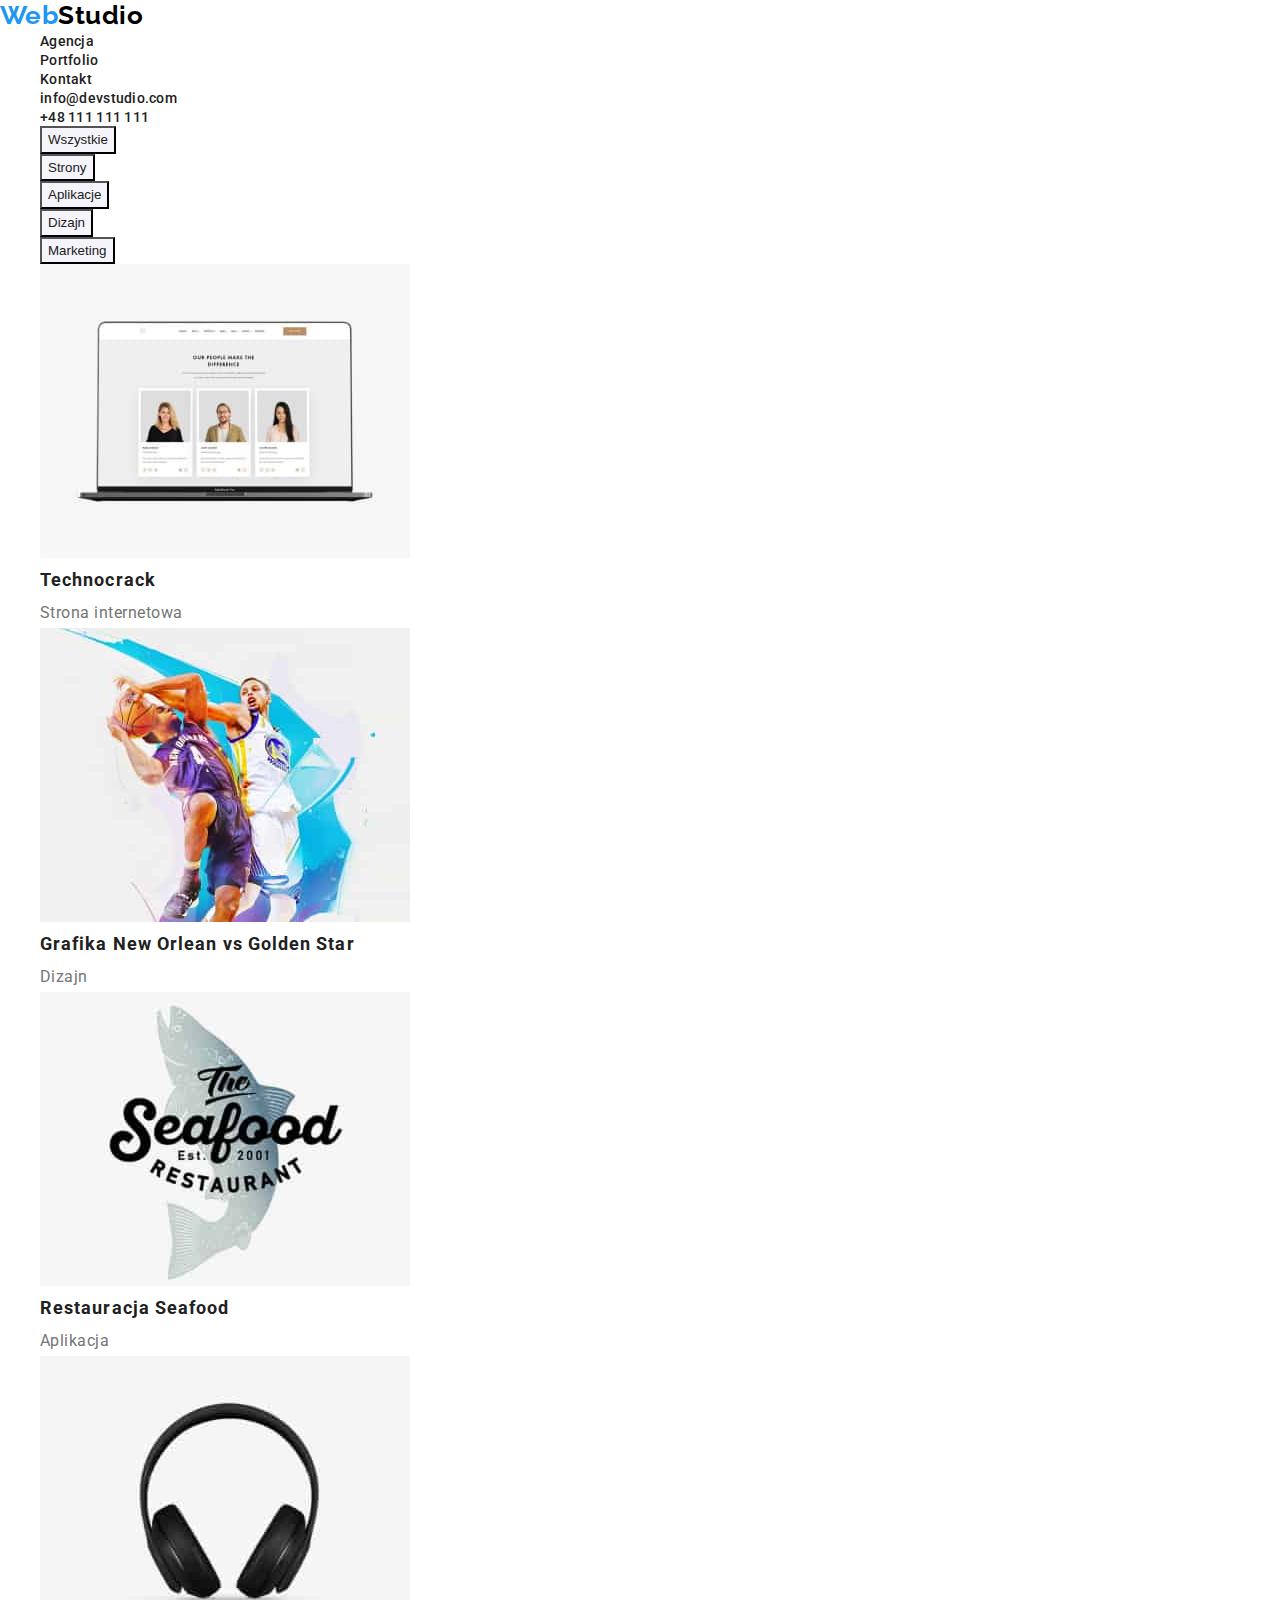
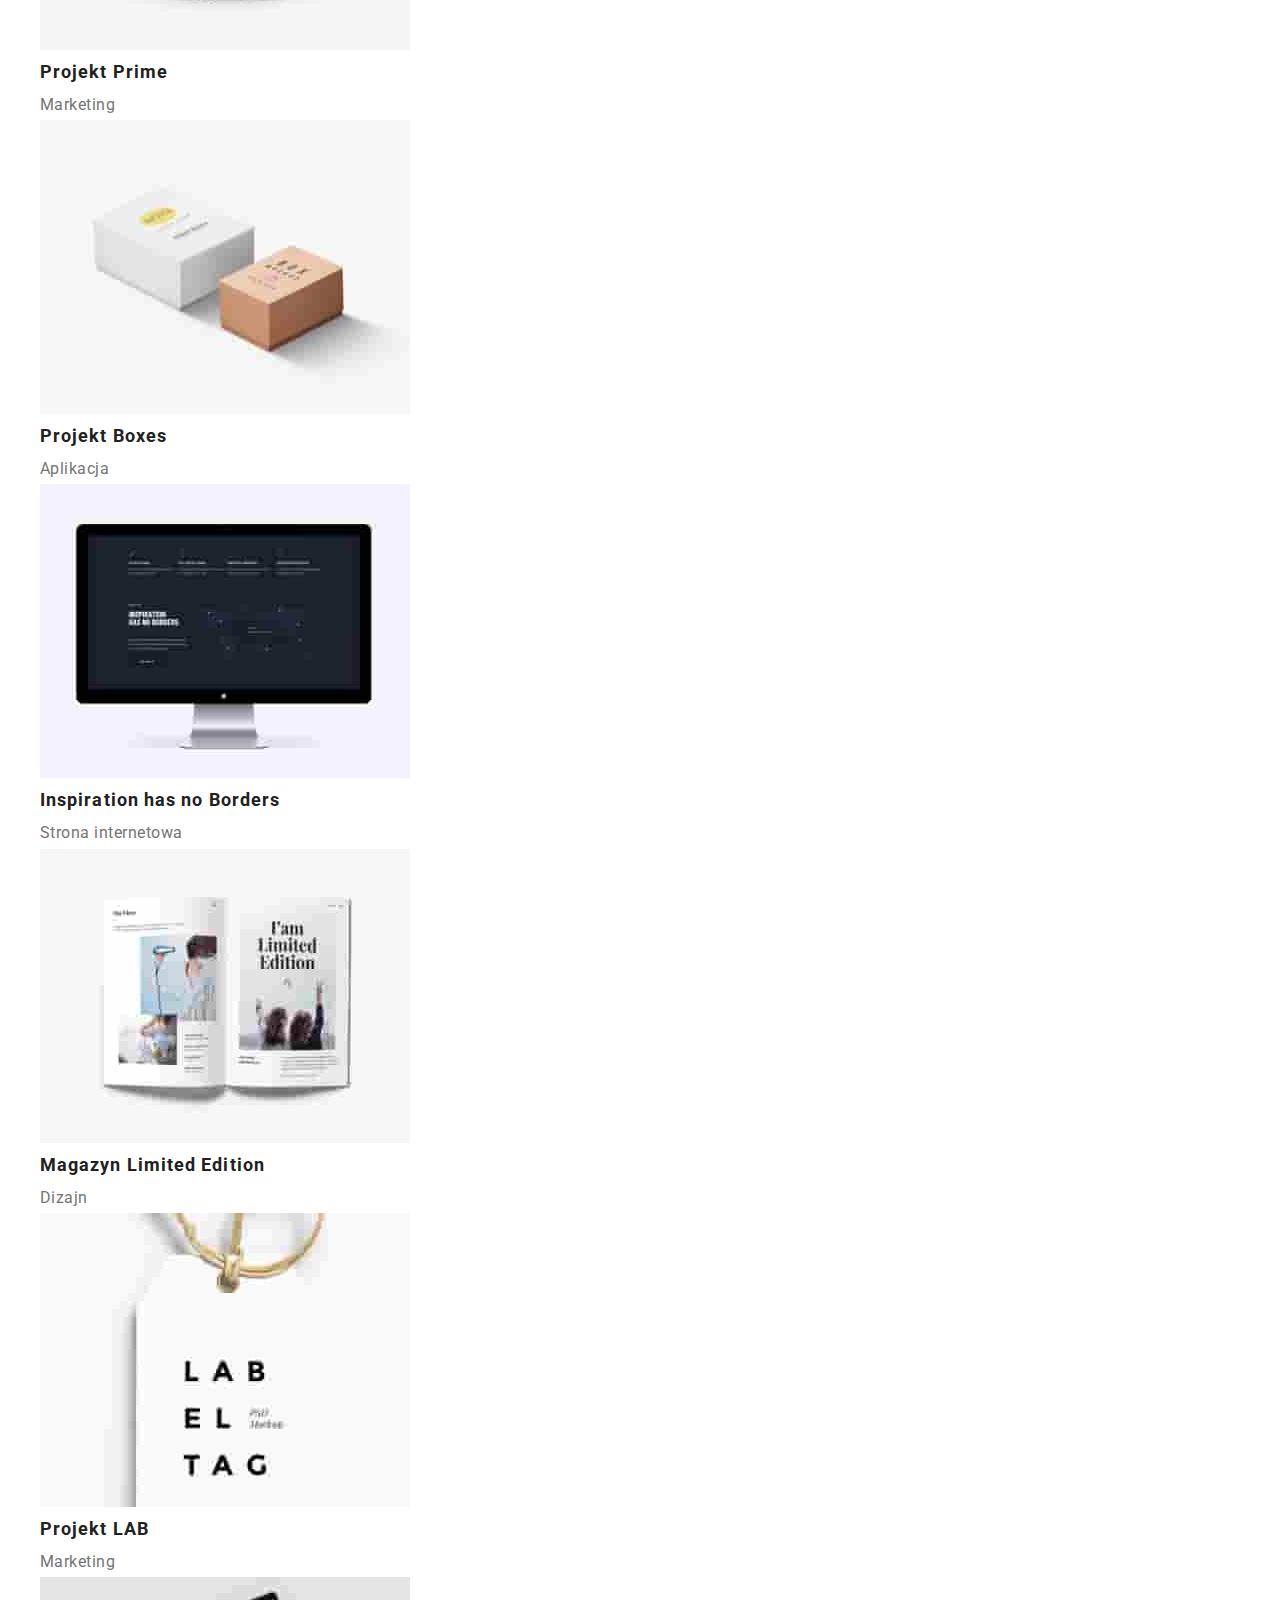
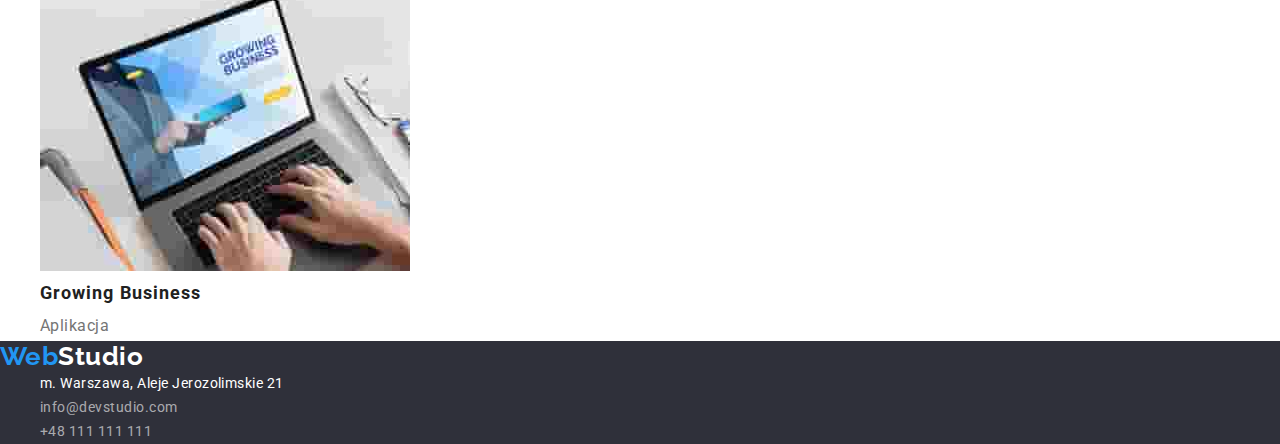
==== portfolio.html @ 0bea3183 "e" ====
<!DOCTYPE html>
<html lang="pl">
  <head>
    <meta charset="UTF-8" />
    <meta http-equiv="X-UA-Compatible" content="IE=edge" />
    <meta name="viewport" content="width=device-width, initial-scale=1.0" />
    <link rel="preconnect" href="https://fonts.googleapis.com" />
    <link rel="preconnect" href="https://fonts.gstatic.com" crossorigin />
    <link
      href="https://fonts.googleapis.com/css2?family=Raleway:wght@700&family=Roboto:wght@400;500;700;900&display=swap"
      rel="stylesheet"
    />
    <link href="./css/styles.css" rel="stylesheet" />
    <title>portfolio</title>
  </head>
  <body>
    <header>
      <nav>
        <a class="logo" href="./index.html">
          Web<span class="navigation_logo">Studio</span></a
        >
        <ul>
          <li>
            <a class="navigation-secondary" href="./index.html">Agencja</a>
          </li>
          <li>
            <a class="navigation-secondary" href="./portfolio.html"
              >Portfolio</a
            >
          </li>
          <li>
            <a class="navigation-secondary" href="#">Kontakt</a>
          </li>
        </ul>
      </nav>
      <ul>
        <li>
          <a
            class="navigation-secondary nav-sec_color"
            href="mailto:info@devstudio.com"
            >info@devstudio.com</a
          >
        </li>
        <li>
          <a class="navigation-secondary nav-sec_color" href="tel:+48111111111"
            >+48 111 111 111</a
          >
        </li>
      </ul>
    </header>
    <main>
      <!--przyciski-->
      <section>
        <ul>
          <li><button class="all-button" type="button">Wszystkie</button></li>
          <li><button class="all-button" type="button">Strony</button></li>
          <li>
            <button class="all-button" type="button">Aplikacje</button>
          </li>
          <li><button class="all-button" type="button">Dizajn</button></li>
          <li>
            <button class="all-button" type="button">Marketing</button>
          </li>
        </ul>
        <ul>
          <li>
            <figure>
              <img
                src="images/img8.jpg"
                alt="Laptop z zdjęciami ludzi"
                width="370"
                height="294"
              />
              <figcaption>
                <h3 class="projects">Technocrack</h3>
                <p class="projects_name">Strona internetowa</p>
              </figcaption>
            </figure>
          </li>
          <li>
            <figure>
              <img
                src="images/img9.jpg"
                alt="Dwóch koszykarzy"
                width="370"
                height="294"
              />
              <figcaption>
                <h3 class="projects">Grafika New Orlean vs Golden Star</h3>
                <p class="projects_name">Dizajn</p>
              </figcaption>
            </figure>
          </li>
          <li>
            <figure>
              <img
                src="images/img10.jpg"
                alt="Nazwa Restauracji"
                width="370"
                height="294"
              />
              <figcaption>
                <h3 class="projects">Restauracja Seafood</h3>
                <p class="projects_name">Aplikacja</p>
              </figcaption>
            </figure>
          </li>
          <li>
            <figure>
              <img
                src="images/img11.jpg"
                alt="Słuchawki bezprzewodowe"
                width="370"
                height="294"
              />
              <figcaption>
                <h3 class="projects">Projekt Prime</h3>
                <p class="projects_name">Marketing</p>
              </figcaption>
            </figure>
          </li>
          <li>
            <figure>
              <img
                src="images/img12.jpg"
                alt="Dwa pudełka"
                width="370"
                height="294"
              />
              <figcaption>
                <h3 class="projects">Projekt Boxes</h3>
                <p class="projects_name">Aplikacja</p>
              </figcaption>
            </figure>
          </li>
          <li>
            <figure>
              <img
                src="images/img13.jpg"
                alt="Monitor"
                width="370"
                height="294"
              />
              <figcaption>
                <h3 class="projects">Inspiration has no Borders</h3>
                <p class="projects_name">Strona internetowa</p>
              </figcaption>
            </figure>
          </li>
          <li>
            <figure>
              <img
                src="images/img14.jpg"
                alt="Gazeta"
                width="370"
                height="294"
              />
              <figcaption>
                <h3 class="projects">Magazyn Limited Edition</h3>
                <p class="projects_name">Dizajn</p>
              </figcaption>
            </figure>
          </li>
          <li>
            <figure>
              <img
                src="images/img15.jpg"
                alt="Metka"
                width="370"
                height="294"
              />
              <figcaption>
                <h3 class="projects">Projekt LAB</h3>
                <p class="projects_name">Marketing</p>
              </figcaption>
            </figure>
          </li>
          <li>
            <figure>
              <img
                src="images/img16.jpg"
                alt="Praca przy laptopie"
                width="370"
                height="294"
              />
              <figcaption>
                <h3 class="projects">Growing Business</h3>
                <p class="projects_name">Aplikacja</p>
              </figcaption>
            </figure>
          </li>
        </ul>
      </section>
    </main>
    <footer class="foot">
      <a class="logo" href="./index.htm">
        Web<span class="foot_logo">Studio</span></a
      >

      <address>
        <ul>
          <li class="address">m. Warszawa, Aleje Jerozolimskie 21</li>
          <li>
            <a class="address address_color" href="mailto:info@devstudio.com"
              >info@devstudio.com</a
            >
          </li>
          <li>
            <a class="address address_color" href="tel:+48111111111"
              >+48 111 111 111</a
            >
          </li>
        </ul>
      </address>
    </footer>
  </body>
</html>
---- css/styles.css ----
:root {
  --text-color-light-primary: #ffffff;
  --text-color-light-secondary: #2196f3;
  --text-color-dark-primary: #757575;
  --text-color-dark-secondary: #212121;
  --bg-color-primary: #ffffff;
  --bg-color-light: #2196f3;
  --bg-color-dark: #2f303a;
  --font-primary: "Roboto", sans-seri;
  --font-weight-bold: 700;
  --font-weight-medium: 500;
}
* {
  margin: 0;
}
ul {
  list-style: none;
}
a {
  text-decoration: none;
}
button {
  cursor: pointer;
}
body {
  font-family: var(--font-primary);
  color: var(--text-color-dark-secondary);
  letter-spacing: 0.03em;
}
.logo {
  font-family: "Raleway";
  font-weight: var(--font-weight-bold);
  font-size: 26px;
  line-height: 1.2;
  color: var(--text-color-light-secondary);
}
.navigation_logo {
  color: #000000;
}
.navigation-secondary {
  font-weight: var(--font-weight-medium);
  font-size: 14px;
  line-height: 1.2;
  letter-spacing: 0.02em;
  color: var(--text-color-dark-secondary);
}
.navigation-secondary:hover,
.address:hover {
  color: var(--text-color-light-secondary);
}
.navigation-secondary:focus,
.address:focus {
  color: var(--text-color-light-secondary);
}
.nav-sec_color {
  color: var(--font-weight-medium);
}
.main-primary {
  font-weight: 900;
  font-size: 44px;
  line-height: 1.37;
  text-align: center;
  letter-spacing: 0.06em;
  text-transform: uppercase;
  color: var(--text-color-light-primary);
  background: var(--bg-color-dark);
}
.pointer {
  font-weight: var(--font-weight-bold);
  line-height: 1.87;
  letter-spacing: 0.06em;
  color: var(--text-color-light-primary);
  background: var(--bg-color-light);
}
.section_lorem {
  font-weight: var(--font-weight-bold);
  font-size: 14px;
  line-height: 1.14;
  text-transform: uppercase;
}
.sectiom_lorem_p {
  font-size: 14px;
  line-height: 1.71;
  color: var(--text-color-dark-primary);
}
.section_work,
.team {
  font-weight: var(--font-weight-bold);
  font-size: 36px;
  line-height: 1.16;
  text-align: center;
}
.our_team {
  background: #f5f4fa;
}
.name {
  font-weight: var(--font-weight-medium);
  line-height: 1.19;
  color: var(--text-color-dark-secondary);
}
.bg_img,
.name,
.position {
  background: var(--bg-color-primary);
}
.position {
  line-height: 1.19;
  color: var(--text-color-dark-primary);
}
.foot {
  background: var(--bg-color-dark);
}
.foot_logo {
  color: var(--text-color-light-primary);
}
.address {
  font-size: 14px;
  font-style: normal;
  line-height: 1.71;
  color: var(--text-color-light-primary);
}
.address_color {
  color: rgba(255, 255, 255, 0.6);
}
.projects {
  font-weight: var(--font-weight-bold);
  font-size: 18px;
  line-height: 2;
  letter-spacing: 0.06em;
}
.projects_name {
  line-height: 1.88;
  color: var(--text-color-dark-primary);
}
.all-button {
  font-weight: var(--font-weight-medium);
  line-height: 1.62;
  text-align: center;
  background: #f5f4fa;
  color: var(--text-color-dark-secondary);
}
.all-button:focus {
  color: var(--text-color-light-primary);
  background: var(--bg-color-light);
}
.all-button:hover {
  color: var(--text-color-light-primary);
  background: var(--bg-color-light);
}
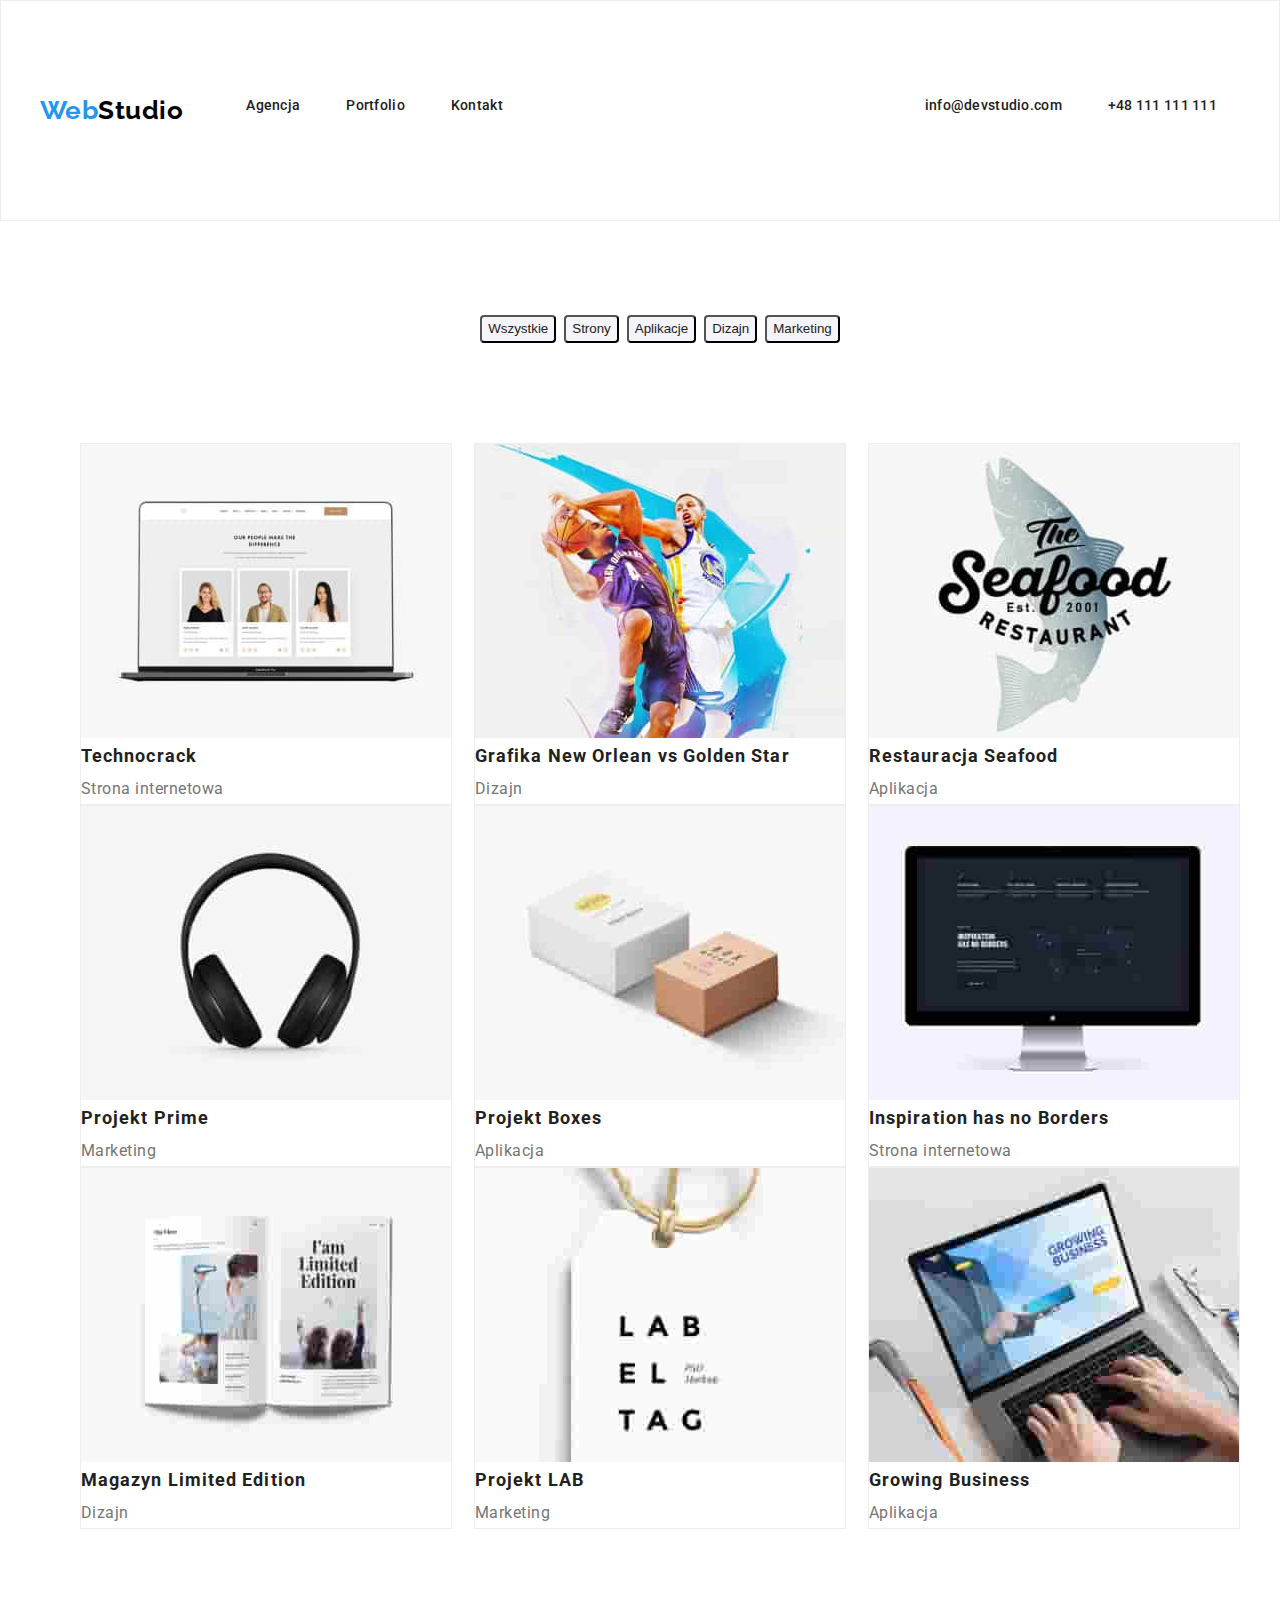
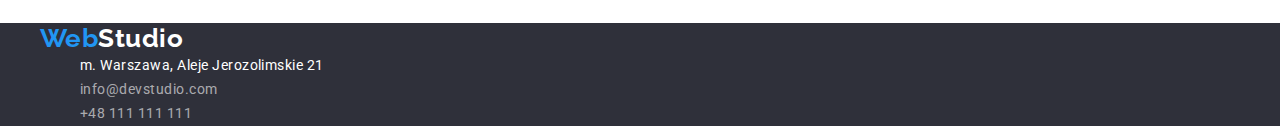
==== commit 39f173d9: "add new class" ====
--- a/portfolio.html
+++ b/portfolio.html
@@ -14,204 +14,245 @@
     <title>portfolio</title>
   </head>
   <body>
-    <header>
-      <nav>
-        <a class="logo" href="./index.html">
-          Web<span class="navigation_logo">Studio</span></a
-        >
-        <ul>
-          <li>
-            <a class="navigation-secondary" href="./index.html">Agencja</a>
-          </li>
-          <li>
-            <a class="navigation-secondary" href="./portfolio.html"
-              >Portfolio</a
+    <header class="border">
+      <section class="section">
+        <div class="container horizontally">
+          <nav class="horizontally">
+            <a class="logo" href="./index.html">
+              Web<span class="navigation_logo">Studio</span></a
             >
-          </li>
-          <li>
-            <a class="navigation-secondary" href="#">Kontakt</a>
-          </li>
-        </ul>
-      </nav>
-      <ul>
-        <li>
-          <a
-            class="navigation-secondary nav-sec_color"
-            href="mailto:info@devstudio.com"
-            >info@devstudio.com</a
-          >
-        </li>
-        <li>
-          <a class="navigation-secondary nav-sec_color" href="tel:+48111111111"
-            >+48 111 111 111</a
-          >
-        </li>
-      </ul>
+            <ul class="horizontally">
+              <li>
+                <a class="navigation-secondary" href="./index.html">Agencja</a>
+              </li>
+              <li>
+                <a class="navigation-secondary" href="./portfolio.html"
+                  >Portfolio</a
+                >
+              </li>
+              <li>
+                <a class="navigation-secondary" href="#">Kontakt</a>
+              </li>
+            </ul>
+          </nav>
+          <ul class="horizontally">
+            <li>
+              <a
+                class="navigation-secondary nav-sec_color"
+                href="mailto:info@devstudio.com"
+                >info@devstudio.com</a
+              >
+            </li>
+            <li>
+              <a
+                class="navigation-secondary nav-sec_color"
+                href="tel:+48111111111"
+                >+48 111 111 111</a
+              >
+            </li>
+          </ul>
+        </div>
+      </section>
     </header>
     <main>
       <!--przyciski-->
-      <section>
-        <ul>
-          <li><button class="all-button" type="button">Wszystkie</button></li>
-          <li><button class="all-button" type="button">Strony</button></li>
-          <li>
-            <button class="all-button" type="button">Aplikacje</button>
-          </li>
-          <li><button class="all-button" type="button">Dizajn</button></li>
-          <li>
-            <button class="all-button" type="button">Marketing</button>
-          </li>
-        </ul>
-        <ul>
-          <li>
-            <figure>
-              <img
-                src="images/img8.jpg"
-                alt="Laptop z zdjęciami ludzi"
-                width="370"
-                height="294"
-              />
-              <figcaption>
-                <h3 class="projects">Technocrack</h3>
-                <p class="projects_name">Strona internetowa</p>
-              </figcaption>
-            </figure>
-          </li>
-          <li>
-            <figure>
-              <img
-                src="images/img9.jpg"
-                alt="Dwóch koszykarzy"
-                width="370"
-                height="294"
-              />
-              <figcaption>
-                <h3 class="projects">Grafika New Orlean vs Golden Star</h3>
-                <p class="projects_name">Dizajn</p>
-              </figcaption>
-            </figure>
-          </li>
-          <li>
-            <figure>
-              <img
-                src="images/img10.jpg"
-                alt="Nazwa Restauracji"
-                width="370"
-                height="294"
-              />
-              <figcaption>
-                <h3 class="projects">Restauracja Seafood</h3>
-                <p class="projects_name">Aplikacja</p>
-              </figcaption>
-            </figure>
-          </li>
-          <li>
-            <figure>
-              <img
-                src="images/img11.jpg"
-                alt="Słuchawki bezprzewodowe"
-                width="370"
-                height="294"
-              />
-              <figcaption>
-                <h3 class="projects">Projekt Prime</h3>
-                <p class="projects_name">Marketing</p>
-              </figcaption>
-            </figure>
-          </li>
-          <li>
-            <figure>
-              <img
-                src="images/img12.jpg"
-                alt="Dwa pudełka"
-                width="370"
-                height="294"
-              />
-              <figcaption>
-                <h3 class="projects">Projekt Boxes</h3>
-                <p class="projects_name">Aplikacja</p>
-              </figcaption>
-            </figure>
-          </li>
-          <li>
-            <figure>
-              <img
-                src="images/img13.jpg"
-                alt="Monitor"
-                width="370"
-                height="294"
-              />
-              <figcaption>
-                <h3 class="projects">Inspiration has no Borders</h3>
-                <p class="projects_name">Strona internetowa</p>
-              </figcaption>
-            </figure>
-          </li>
-          <li>
-            <figure>
-              <img
-                src="images/img14.jpg"
-                alt="Gazeta"
-                width="370"
-                height="294"
-              />
-              <figcaption>
-                <h3 class="projects">Magazyn Limited Edition</h3>
-                <p class="projects_name">Dizajn</p>
-              </figcaption>
-            </figure>
-          </li>
-          <li>
-            <figure>
-              <img
-                src="images/img15.jpg"
-                alt="Metka"
-                width="370"
-                height="294"
-              />
-              <figcaption>
-                <h3 class="projects">Projekt LAB</h3>
-                <p class="projects_name">Marketing</p>
-              </figcaption>
-            </figure>
-          </li>
-          <li>
-            <figure>
-              <img
-                src="images/img16.jpg"
-                alt="Praca przy laptopie"
-                width="370"
-                height="294"
-              />
-              <figcaption>
-                <h3 class="projects">Growing Business</h3>
-                <p class="projects_name">Aplikacja</p>
-              </figcaption>
-            </figure>
-          </li>
-        </ul>
+      <section class="section">
+        <div class="container">
+          <ul class="horizontally-secondary">
+            <li>
+              <button
+                class="button-secondary horizontally-secondary"
+                type="button"
+              >
+                Wszystkie
+              </button>
+            </li>
+            <li>
+              <button
+                class="button-secondary horizontally-secondary"
+                type="button"
+              >
+                Strony
+              </button>
+            </li>
+            <li>
+              <button
+                class="button-secondary horizontally-secondary"
+                type="button"
+              >
+                Aplikacje
+              </button>
+            </li>
+            <li>
+              <button
+                class="button-secondary horizontally-secondary"
+                type="button"
+              >
+                Dizajn
+              </button>
+            </li>
+            <li>
+              <button
+                class="button-secondary horizontally-secondary"
+                type="button"
+              >
+                Marketing
+              </button>
+            </li>
+          </ul>
+          <ul class="image-wrap">
+            <li class="image-wrap">
+              <figure class="image-figure">
+                <img
+                  src="images/img8.jpg"
+                  alt="Laptop z zdjęciami ludzi"
+                  width="370"
+                  height="294"
+                />
+                <figcaption>
+                  <h3 class="projects">Technocrack</h3>
+                  <p class="projects_name">Strona internetowa</p>
+                </figcaption>
+              </figure>
+            </li>
+            <li class="image-wrap">
+              <figure class="image-figure">
+                <img
+                  src="images/img9.jpg"
+                  alt="Dwóch koszykarzy"
+                  width="370"
+                  height="294"
+                />
+                <figcaption>
+                  <h3 class="projects">Grafika New Orlean vs Golden Star</h3>
+                  <p class="projects_name">Dizajn</p>
+                </figcaption>
+              </figure>
+            </li>
+            <li class="image-wrap">
+              <figure class="image-figure">
+                <img
+                  src="images/img10.jpg"
+                  alt="Nazwa Restauracji"
+                  width="370"
+                  height="294"
+                />
+                <figcaption>
+                  <h3 class="projects">Restauracja Seafood</h3>
+                  <p class="projects_name">Aplikacja</p>
+                </figcaption>
+              </figure>
+            </li>
+            <li class="image-wrap">
+              <figure class="image-figure">
+                <img
+                  src="images/img11.jpg"
+                  alt="Słuchawki bezprzewodowe"
+                  width="370"
+                  height="294"
+                />
+                <figcaption>
+                  <h3 class="projects">Projekt Prime</h3>
+                  <p class="projects_name">Marketing</p>
+                </figcaption>
+              </figure>
+            </li>
+            <li class="image-wrap">
+              <figure class="image-figure">
+                <img
+                  src="images/img12.jpg"
+                  alt="Dwa pudełka"
+                  width="370"
+                  height="294"
+                />
+                <figcaption>
+                  <h3 class="projects">Projekt Boxes</h3>
+                  <p class="projects_name">Aplikacja</p>
+                </figcaption>
+              </figure>
+            </li>
+            <li class="image-wrap">
+              <figure class="image-figure">
+                <img
+                  src="images/img13.jpg"
+                  alt="Monitor"
+                  width="370"
+                  height="294"
+                />
+                <figcaption>
+                  <h3 class="projects">Inspiration has no Borders</h3>
+                  <p class="projects_name">Strona internetowa</p>
+                </figcaption>
+              </figure>
+            </li>
+            <li class="image-wrap">
+              <figure class="image-figure">
+                <img
+                  src="images/img14.jpg"
+                  alt="Gazeta"
+                  width="370"
+                  height="294"
+                />
+                <figcaption>
+                  <h3 class="projects">Magazyn Limited Edition</h3>
+                  <p class="projects_name">Dizajn</p>
+                </figcaption>
+              </figure>
+            </li>
+            <li class="image-wrap">
+              <figure class="image-figure">
+                <img
+                  src="images/img15.jpg"
+                  alt="Metka"
+                  width="370"
+                  height="294"
+                />
+                <figcaption>
+                  <h3 class="projects">Projekt LAB</h3>
+                  <p class="projects_name">Marketing</p>
+                </figcaption>
+              </figure>
+            </li>
+            <li class="image-wrap">
+              <figure class="image-figure">
+                <img
+                  src="images/img16.jpg"
+                  alt="Praca przy laptopie"
+                  width="370"
+                  height="294"
+                />
+                <figcaption>
+                  <h3 class="projects">Growing Business</h3>
+                  <p class="projects_name">Aplikacja</p>
+                </figcaption>
+              </figure>
+            </li>
+          </ul>
+        </div>
       </section>
     </main>
     <footer class="foot">
-      <a class="logo" href="./index.htm">
-        Web<span class="foot_logo">Studio</span></a
-      >
+      <div class="container">
+        <a class="logo" href="./index.htm">
+          Web<span class="foot_logo">Studio</span></a
+        >
 
-      <address>
-        <ul>
-          <li class="address">m. Warszawa, Aleje Jerozolimskie 21</li>
-          <li>
-            <a class="address address_color" href="mailto:info@devstudio.com"
-              >info@devstudio.com</a
-            >
-          </li>
-          <li>
-            <a class="address address_color" href="tel:+48111111111"
-              >+48 111 111 111</a
-            >
-          </li>
-        </ul>
-      </address>
+        <address>
+          <ul>
+            <li class="address">m. Warszawa, Aleje Jerozolimskie 21</li>
+            <li>
+              <a class="address address_color" href="mailto:info@devstudio.com"
+                >info@devstudio.com</a
+              >
+            </li>
+            <li>
+              <a class="address address_color" href="tel:+48111111111"
+                >+48 111 111 111</a
+              >
+            </li>
+          </ul>
+        </address>
+      </div>
     </footer>
   </body>
 </html>
--- a/css/styles.css
+++ b/css/styles.css
@@ -12,6 +12,7 @@
 }
 * {
   margin: 0;
+  box-sizing: border-box;
 }
 ul {
   list-style: none;
@@ -22,10 +23,32 @@
 button {
   cursor: pointer;
 }
+.border {
+  border: 1px solid #ececec;
+}
+.section {
+  padding: 94px 0;
+}
+.container {
+  max-width: 1200px;
+  width: 100%;
+  margin: 0 auto;
+}
 body {
   font-family: var(--font-primary);
   color: var(--text-color-dark-secondary);
   letter-spacing: 0.03em;
+}
+.horizontally {
+  display: flex;
+  justify-content: space-between;
+}
+.horizontally-secondary {
+  display: flex;
+  justify-content: center;
+  margin-left: 4px;
+  margin-right: 4px;
+  margin-bottom: 50px;
 }
 .logo {
   font-family: "Raleway";
@@ -43,6 +66,8 @@
   line-height: 1.2;
   letter-spacing: 0.02em;
   color: var(--text-color-dark-secondary);
+  margin-left: 23px;
+  margin-right: 23px;
 }
 .navigation-secondary:hover,
 .address:hover {
@@ -54,6 +79,13 @@
 }
 .nav-sec_color {
   color: var(--font-weight-medium);
+}
+.main-section {
+  background: var(--bg-color-dark);
+}
+.button-h1 {
+  display: flex;
+  flex-direction: column;
 }
 .main-primary {
   font-weight: 900;
@@ -63,14 +95,16 @@
   letter-spacing: 0.06em;
   text-transform: uppercase;
   color: var(--text-color-light-primary);
-  background: var(--bg-color-dark);
-}
-.pointer {
+}
+.button-primary {
   font-weight: var(--font-weight-bold);
   line-height: 1.87;
   letter-spacing: 0.06em;
+  text-align: center;
   color: var(--text-color-light-primary);
   background: var(--bg-color-light);
+  margin: 0 auto;
+  border-radius: 4px;
 }
 .section_lorem {
   font-weight: var(--font-weight-bold);
@@ -89,6 +123,13 @@
   font-size: 36px;
   line-height: 1.16;
   text-align: center;
+  box-sizing: border-box;
+  margin-bottom: 50px;
+}
+.image {
+  display: flex;
+  flex-wrap: nowrap;
+  justify-content: space-between;
 }
 .our_team {
   background: #f5f4fa;
@@ -113,6 +154,10 @@
 .foot_logo {
   color: var(--text-color-light-primary);
 }
+.column {
+  display: flex;
+  flex-direction: column;
+}
 .address {
   font-size: 14px;
   font-style: normal;
@@ -132,18 +177,32 @@
   line-height: 1.88;
   color: var(--text-color-dark-primary);
 }
-.all-button {
+.button-secondary {
   font-weight: var(--font-weight-medium);
   line-height: 1.62;
   text-align: center;
   background: #f5f4fa;
   color: var(--text-color-dark-secondary);
-}
-.all-button:focus {
+  border-radius: 4px;
+}
+.button-primary:focus,
+.button-secondary:focus {
   color: var(--text-color-light-primary);
   background: var(--bg-color-light);
 }
-.all-button:hover {
+.button-primary:hover,
+.button-secondary:hover {
   color: var(--text-color-light-primary);
   background: var(--bg-color-light);
 }
+.image-wrap {
+  display: flex;
+  flex-wrap: wrap;
+  justify-content: space-between;
+}
+
+.image-figure {
+  display: flex;
+  flex-direction: column;
+  border: 1px solid #eeeeee;
+}
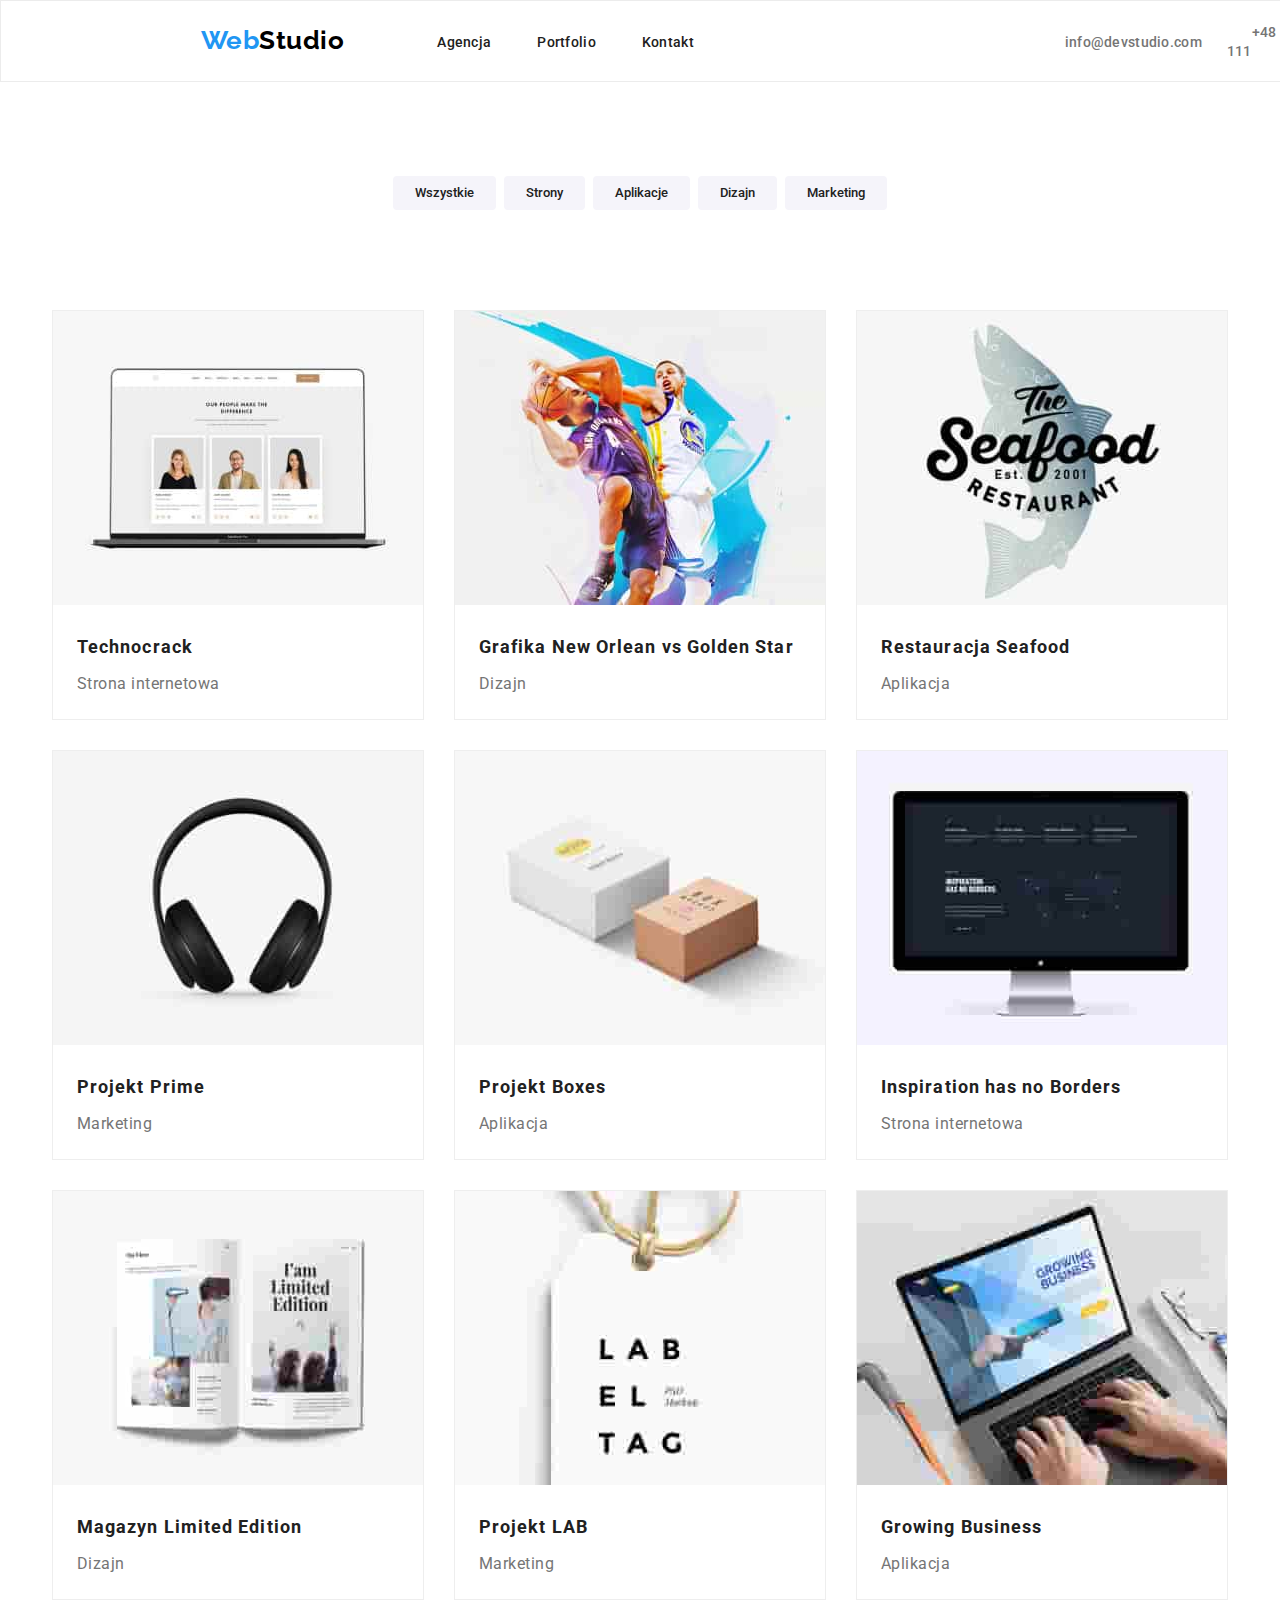
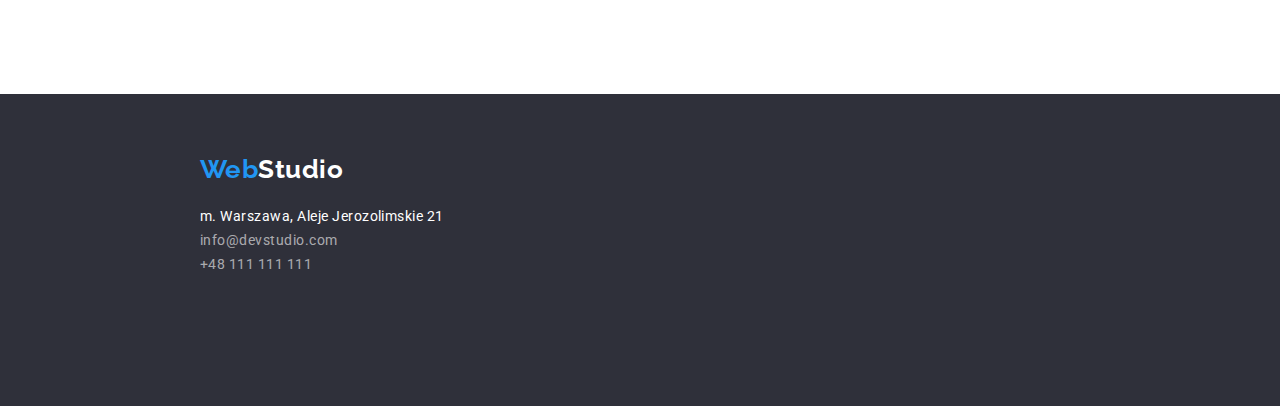
==== commit 662520aa: "fixes css and html" ====
--- a/portfolio.html
+++ b/portfolio.html
@@ -15,10 +15,10 @@
   </head>
   <body>
     <header class="border">
-      <section class="section">
+      <section class="horizontally">
         <div class="container horizontally">
           <nav class="horizontally">
-            <a class="logo" href="./index.html">
+            <a class="logo logo_head" href="./index.html">
               Web<span class="navigation_logo">Studio</span></a
             >
             <ul class="horizontally">
@@ -38,14 +38,14 @@
           <ul class="horizontally">
             <li>
               <a
-                class="navigation-secondary nav-sec_color"
+                class="navigation-secondary nav-sec_color marg-primary"
                 href="mailto:info@devstudio.com"
                 >info@devstudio.com</a
               >
             </li>
             <li>
               <a
-                class="navigation-secondary nav-sec_color"
+                class="navigation-secondary nav-sec_color marg-secondary"
                 href="tel:+48111111111"
                 >+48 111 111 111</a
               >
@@ -238,7 +238,7 @@
         >
 
         <address>
-          <ul>
+          <ul class="column">
             <li class="address">m. Warszawa, Aleje Jerozolimskie 21</li>
             <li>
               <a class="address address_color" href="mailto:info@devstudio.com"
--- a/css/styles.css
+++ b/css/styles.css
@@ -7,12 +7,11 @@
   --bg-color-light: #2196f3;
   --bg-color-dark: #2f303a;
   --font-primary: "Roboto", sans-seri;
-  --font-weight-bold: 700;
-  --font-weight-medium: 500;
+  --font-secondary: "Raleway";
 }
 * {
-  margin: 0;
-  box-sizing: border-box;
+  margin: 0px;
+  padding: 0px;
 }
 ul {
   list-style: none;
@@ -26,6 +25,7 @@
 .border {
   border: 1px solid #ececec;
 }
+
 .section {
   padding: 94px 0;
 }
@@ -39,35 +39,63 @@
   color: var(--text-color-dark-secondary);
   letter-spacing: 0.03em;
 }
+.head {
+  width: 1600px;
+  height: 80px;
+}
+.border {
+  width: 1600px;
+  height: 80px;
+}
 .horizontally {
   display: flex;
-  justify-content: space-between;
+  align-items: center;
+}
+.horizontally-primary {
+  display: flex;
+  width: 1170px;
+  height: 101px;
+  margin-left: 215px;
 }
 .horizontally-secondary {
   display: flex;
   justify-content: center;
-  margin-left: 4px;
-  margin-right: 4px;
+  column-gap: 8px;
   margin-bottom: 50px;
 }
 .logo {
-  font-family: "Raleway";
-  font-weight: var(--font-weight-bold);
+  font-family: var(--font-secondary);
+  font-weight: 700;
   font-size: 26px;
   line-height: 1.2;
   color: var(--text-color-light-secondary);
 }
+.logo_head {
+  margin-top: 24px;
+  margin-bottom: 25px;
+  margin-right: 93px;
+}
 .navigation_logo {
   color: #000000;
 }
 .navigation-secondary {
-  font-weight: var(--font-weight-medium);
+  font-weight: 500;
   font-size: 14px;
   line-height: 1.2;
   letter-spacing: 0.02em;
   color: var(--text-color-dark-secondary);
-  margin-left: 23px;
-  margin-right: 23px;
+  margin-top: 32px;
+  margin-bottom: 32px;
+  margin-right: 46px;
+}
+
+.marg-primary {
+  margin-left: 325px;
+  margin-right: 25px;
+}
+.marg-secondary {
+  margin-left: 25px;
+  margin-right: 227px;
 }
 .navigation-secondary:hover,
 .address:hover {
@@ -78,85 +106,127 @@
   color: var(--text-color-light-secondary);
 }
 .nav-sec_color {
-  color: var(--font-weight-medium);
+  color: var(--text-color-dark-primary);
 }
 .main-section {
   background: var(--bg-color-dark);
+  width: 1600px;
+  height: 600px;
 }
 .button-h1 {
   display: flex;
+  text-align: center;
   flex-direction: column;
+  align-items: center;
 }
 .main-primary {
   font-weight: 900;
   font-size: 44px;
   line-height: 1.37;
-  text-align: center;
   letter-spacing: 0.06em;
   text-transform: uppercase;
   color: var(--text-color-light-primary);
+  margin-top: 200px;
+  margin-bottom: 30px;
+  width: 696px;
+  height: 120px;
 }
 .button-primary {
-  font-weight: var(--font-weight-bold);
+  font-family: var(--font-primary);
+  font-weight: 700;
   line-height: 1.87;
   letter-spacing: 0.06em;
-  text-align: center;
   color: var(--text-color-light-primary);
   background: var(--bg-color-light);
-  margin: 0 auto;
   border-radius: 4px;
+  padding: 10px 41px 10px 42px;
+  width: 200px;
+  height: 50px;
+  margin-bottom: 200px;
+  margin-left: 700px;
+  margin-right: 700px;
 }
 .section_lorem {
-  font-weight: var(--font-weight-bold);
+  font-weight: 700;
   font-size: 14px;
   line-height: 1.14;
   text-transform: uppercase;
+  margin-bottom: 10px;
 }
 .sectiom_lorem_p {
   font-size: 14px;
   line-height: 1.71;
   color: var(--text-color-dark-primary);
+}
+.marg-lorem {
+  margin-left: 30px;
+}
+.marg-lorem-secondary {
+  margin-left: 30px;
+}
+.section_work {
+  margin-top: 94px;
+  margin-left: 624px;
 }
 .section_work,
 .team {
-  font-weight: var(--font-weight-bold);
+  font-weight: 700;
   font-size: 36px;
   line-height: 1.16;
   text-align: center;
-  box-sizing: border-box;
   margin-bottom: 50px;
-}
+  display: flex;
+}
+.team {
+  justify-content: center;
+}
+
 .image {
-  display: flex;
-  flex-wrap: nowrap;
-  justify-content: space-between;
-}
+  width: 370px;
+  height: 294px;
+  display: flex;
+  column-gap: 30px;
+}
+.im-marg {
+  margin-left: 215px;
+}
+.team-image {
+  width: 270px;
+  height: 368px;
+  background: var(--bg-color-primary);
+  text-align: center;
+}
+
 .our_team {
   background: #f5f4fa;
+  width: 1600px;
+  height: 648px;
 }
 .name {
-  font-weight: var(--font-weight-medium);
+  font-weight: 500;
   line-height: 1.19;
   color: var(--text-color-dark-secondary);
-}
-.bg_img,
-.name,
-.position {
-  background: var(--bg-color-primary);
-}
+  margin-top: 30px;
+  margin-bottom: 10px;
+}
+
 .position {
   line-height: 1.19;
   color: var(--text-color-dark-primary);
+  margin-bottom: 30px;
 }
 .foot {
   background: var(--bg-color-dark);
+  width: 1600px;
+  height: 252px;
+  padding-top: 60px;
 }
 .foot_logo {
   color: var(--text-color-light-primary);
 }
 .column {
-  display: flex;
-  flex-direction: column;
+  margin-top: 20px;
+  margin-bottom: 60px;
 }
 .address {
   font-size: 14px;
@@ -166,24 +236,30 @@
 }
 .address_color {
   color: rgba(255, 255, 255, 0.6);
+  margin-top: 9px;
 }
 .projects {
-  font-weight: var(--font-weight-bold);
+  font-weight: 700;
   font-size: 18px;
   line-height: 2;
   letter-spacing: 0.06em;
+  margin: 20px 24px 4px 24px;
 }
 .projects_name {
   line-height: 1.88;
   color: var(--text-color-dark-primary);
+  margin: 4px 24px 20px 24px;
 }
 .button-secondary {
-  font-weight: var(--font-weight-medium);
+  font-family: var(--font-primary);
+  font-weight: 500;
   line-height: 1.62;
   text-align: center;
   background: #f5f4fa;
   color: var(--text-color-dark-secondary);
   border-radius: 4px;
+  padding: 6px 22px;
+  border-style: hidden;
 }
 .button-primary:focus,
 .button-secondary:focus {
@@ -198,11 +274,11 @@
 .image-wrap {
   display: flex;
   flex-wrap: wrap;
-  justify-content: space-between;
+  justify-content: center;
+  align-items: center;
+  gap: 30px;
 }
 
 .image-figure {
-  display: flex;
-  flex-direction: column;
   border: 1px solid #eeeeee;
 }
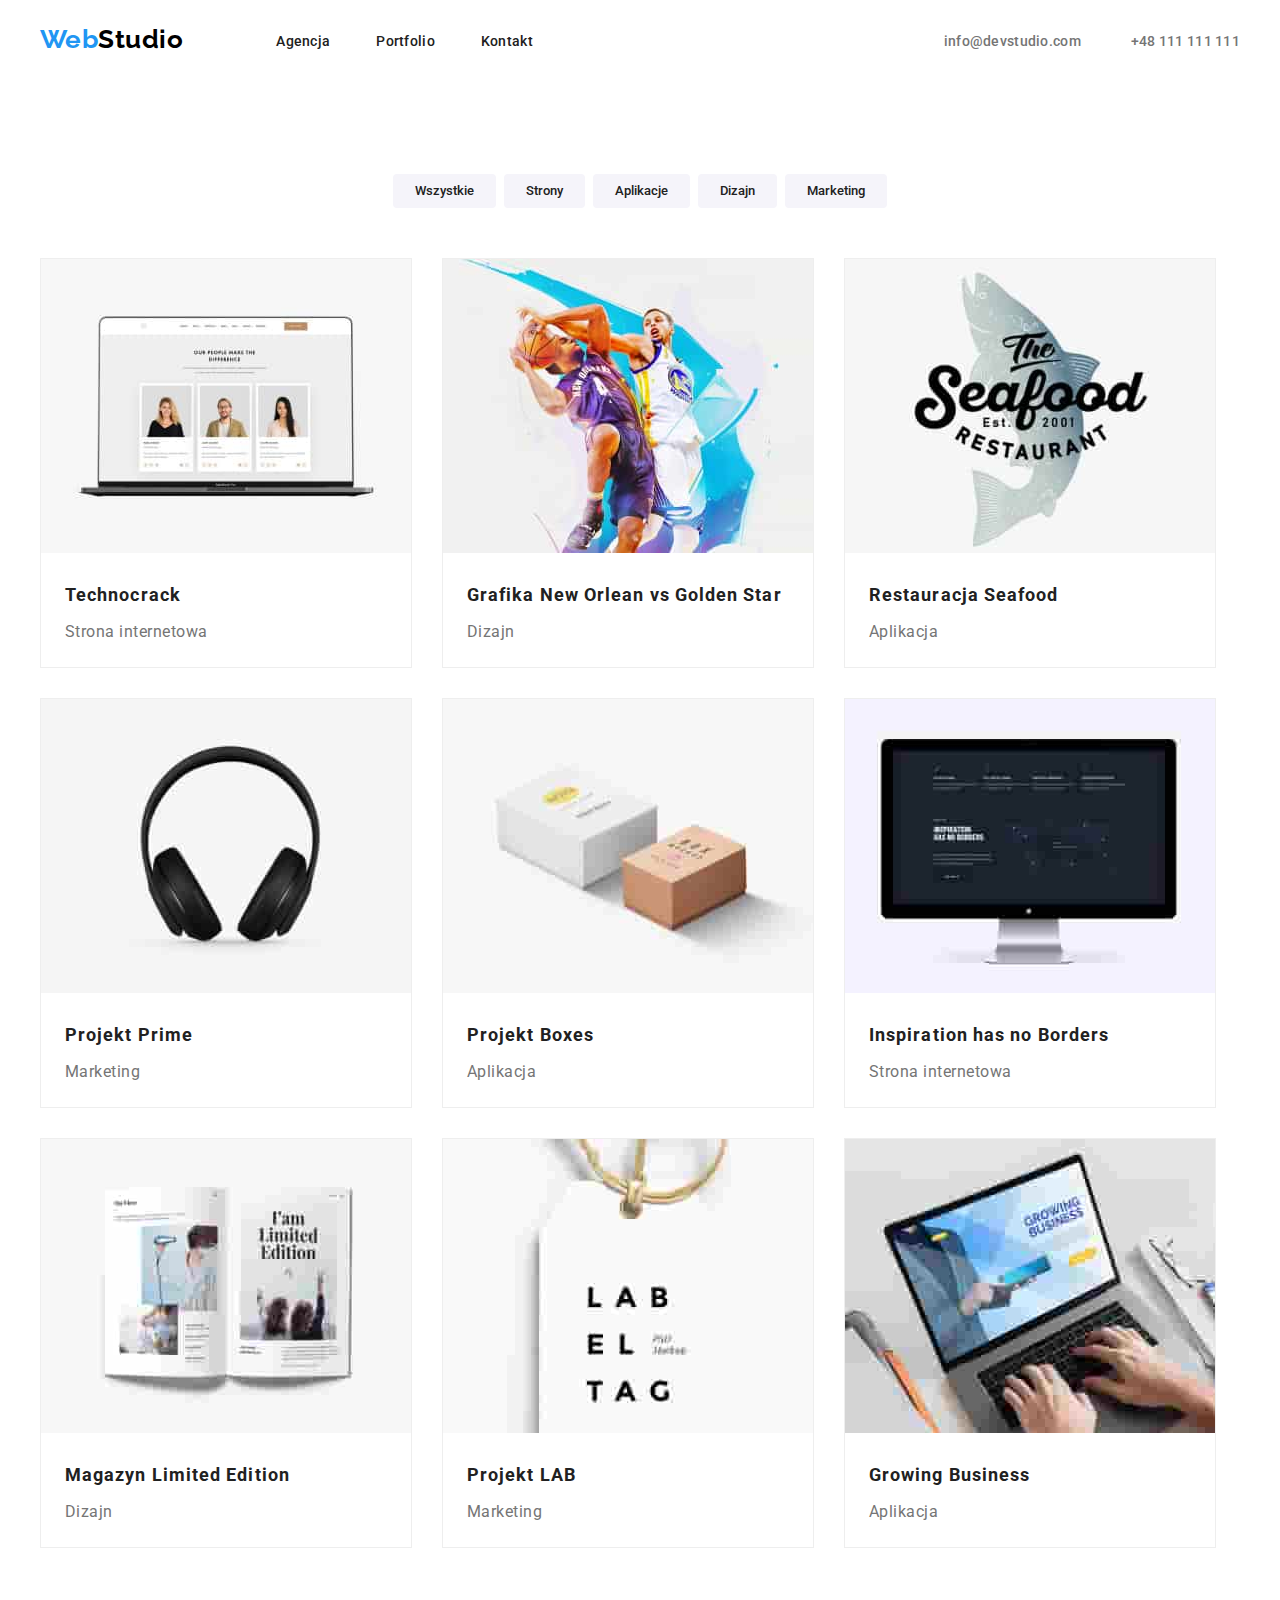
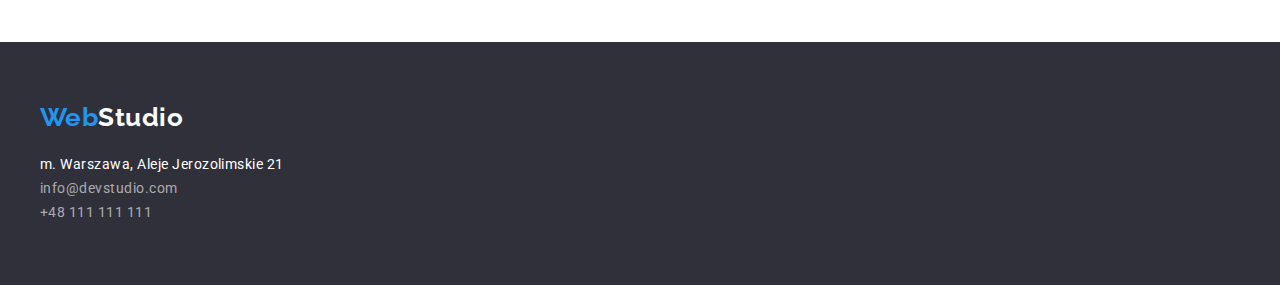
==== commit 4f2bbc6e: "corrections in css and html" ====
--- a/portfolio.html
+++ b/portfolio.html
@@ -14,14 +14,14 @@
     <title>portfolio</title>
   </head>
   <body>
-    <header class="border">
-      <section class="horizontally">
+    <header>
+      <section>
         <div class="container horizontally">
           <nav class="horizontally">
             <a class="logo logo_head" href="./index.html">
               Web<span class="navigation_logo">Studio</span></a
             >
-            <ul class="horizontally">
+            <ul class="horizontally column-nav-primary">
               <li>
                 <a class="navigation-secondary" href="./index.html">Agencja</a>
               </li>
@@ -35,17 +35,17 @@
               </li>
             </ul>
           </nav>
-          <ul class="horizontally">
+          <ul class="horizontally column-nav-secondary">
             <li>
               <a
-                class="navigation-secondary nav-sec_color marg-primary"
+                class="navigation-secondary nav-sec_color"
                 href="mailto:info@devstudio.com"
                 >info@devstudio.com</a
               >
             </li>
             <li>
               <a
-                class="navigation-secondary nav-sec_color marg-secondary"
+                class="navigation-secondary nav-sec_color"
                 href="tel:+48111111111"
                 >+48 111 111 111</a
               >
@@ -57,49 +57,52 @@
     <main>
       <!--przyciski-->
       <section class="section">
+        <div class="container horizontally-secondary marg-cont-horiz-sec">
+          <ul class="horizontally-secondary">
+            <li>
+              <button
+                class="button-secondary horizontally-secondary"
+                type="button"
+              >
+                Wszystkie
+              </button>
+            </li>
+            <li>
+              <button
+                class="button-secondary horizontally-secondary"
+                type="button"
+              >
+                Strony
+              </button>
+            </li>
+            <li>
+              <button
+                class="button-secondary horizontally-secondary"
+                type="button"
+              >
+                Aplikacje
+              </button>
+            </li>
+            <li>
+              <button
+                class="button-secondary horizontally-secondary"
+                type="button"
+              >
+                Dizajn
+              </button>
+            </li>
+            <li>
+              <button
+                class="button-secondary horizontally-secondary"
+                type="button"
+              >
+                Marketing
+              </button>
+            </li>
+          </ul>
+        </div>
+
         <div class="container">
-          <ul class="horizontally-secondary">
-            <li>
-              <button
-                class="button-secondary horizontally-secondary"
-                type="button"
-              >
-                Wszystkie
-              </button>
-            </li>
-            <li>
-              <button
-                class="button-secondary horizontally-secondary"
-                type="button"
-              >
-                Strony
-              </button>
-            </li>
-            <li>
-              <button
-                class="button-secondary horizontally-secondary"
-                type="button"
-              >
-                Aplikacje
-              </button>
-            </li>
-            <li>
-              <button
-                class="button-secondary horizontally-secondary"
-                type="button"
-              >
-                Dizajn
-              </button>
-            </li>
-            <li>
-              <button
-                class="button-secondary horizontally-secondary"
-                type="button"
-              >
-                Marketing
-              </button>
-            </li>
-          </ul>
           <ul class="image-wrap">
             <li class="image-wrap">
               <figure class="image-figure">
--- a/css/styles.css
+++ b/css/styles.css
@@ -6,8 +6,8 @@
   --bg-color-primary: #ffffff;
   --bg-color-light: #2196f3;
   --bg-color-dark: #2f303a;
-  --font-primary: "Roboto", sans-seri;
-  --font-secondary: "Raleway";
+  --font-primary: "Roboto", sans-serif;
+  --font-secondary: "Raleway", sans-serif;
 }
 * {
   margin: 0px;
@@ -25,7 +25,6 @@
 .border {
   border: 1px solid #ececec;
 }
-
 .section {
   padding: 94px 0;
 }
@@ -39,28 +38,22 @@
   color: var(--text-color-dark-secondary);
   letter-spacing: 0.03em;
 }
-.head {
-  width: 1600px;
-  height: 80px;
-}
-.border {
-  width: 1600px;
-  height: 80px;
-}
 .horizontally {
   display: flex;
   align-items: center;
+  justify-content: space-between;
 }
 .horizontally-primary {
   display: flex;
-  width: 1170px;
-  height: 101px;
-  margin-left: 215px;
+  justify-content: space-between;
+  column-gap: 30px;
 }
 .horizontally-secondary {
   display: flex;
   justify-content: center;
   column-gap: 8px;
+}
+.marg-cont-horiz-sec {
   margin-bottom: 50px;
 }
 .logo {
@@ -71,31 +64,25 @@
   color: var(--text-color-light-secondary);
 }
 .logo_head {
+  margin-right: 93px;
   margin-top: 24px;
   margin-bottom: 25px;
-  margin-right: 93px;
 }
 .navigation_logo {
   color: #000000;
 }
+.column-nav-primary {
+  gap: 46px;
+}
+.column-nav-secondary {
+  gap: 50px;
+}
 .navigation-secondary {
   font-weight: 500;
   font-size: 14px;
   line-height: 1.2;
   letter-spacing: 0.02em;
   color: var(--text-color-dark-secondary);
-  margin-top: 32px;
-  margin-bottom: 32px;
-  margin-right: 46px;
-}
-
-.marg-primary {
-  margin-left: 325px;
-  margin-right: 25px;
-}
-.marg-secondary {
-  margin-left: 25px;
-  margin-right: 227px;
 }
 .navigation-secondary:hover,
 .address:hover {
@@ -110,14 +97,9 @@
 }
 .main-section {
   background: var(--bg-color-dark);
-  width: 1600px;
-  height: 600px;
 }
 .button-h1 {
-  display: flex;
   text-align: center;
-  flex-direction: column;
-  align-items: center;
 }
 .main-primary {
   font-weight: 900;
@@ -126,10 +108,8 @@
   letter-spacing: 0.06em;
   text-transform: uppercase;
   color: var(--text-color-light-primary);
-  margin-top: 200px;
   margin-bottom: 30px;
-  width: 696px;
-  height: 120px;
+  padding-top: 200px;
 }
 .button-primary {
   font-family: var(--font-primary);
@@ -140,11 +120,7 @@
   background: var(--bg-color-light);
   border-radius: 4px;
   padding: 10px 41px 10px 42px;
-  width: 200px;
-  height: 50px;
   margin-bottom: 200px;
-  margin-left: 700px;
-  margin-right: 700px;
 }
 .section_lorem {
   font-weight: 700;
@@ -157,16 +133,6 @@
   font-size: 14px;
   line-height: 1.71;
   color: var(--text-color-dark-primary);
-}
-.marg-lorem {
-  margin-left: 30px;
-}
-.marg-lorem-secondary {
-  margin-left: 30px;
-}
-.section_work {
-  margin-top: 94px;
-  margin-left: 624px;
 }
 .section_work,
 .team {
@@ -175,32 +141,17 @@
   line-height: 1.16;
   text-align: center;
   margin-bottom: 50px;
-  display: flex;
-}
-.team {
-  justify-content: center;
-}
-
+}
 .image {
-  width: 370px;
-  height: 294px;
   display: flex;
   column-gap: 30px;
 }
-.im-marg {
-  margin-left: 215px;
-}
 .team-image {
-  width: 270px;
-  height: 368px;
   background: var(--bg-color-primary);
   text-align: center;
 }
-
 .our_team {
   background: #f5f4fa;
-  width: 1600px;
-  height: 648px;
 }
 .name {
   font-weight: 500;
@@ -209,24 +160,20 @@
   margin-top: 30px;
   margin-bottom: 10px;
 }
-
 .position {
   line-height: 1.19;
   color: var(--text-color-dark-primary);
-  margin-bottom: 30px;
+  padding-bottom: 30px;
 }
 .foot {
   background: var(--bg-color-dark);
-  width: 1600px;
-  height: 252px;
-  padding-top: 60px;
+  padding: 60px 0;
 }
 .foot_logo {
   color: var(--text-color-light-primary);
 }
 .column {
   margin-top: 20px;
-  margin-bottom: 60px;
 }
 .address {
   font-size: 14px;
@@ -254,7 +201,6 @@
   font-family: var(--font-primary);
   font-weight: 500;
   line-height: 1.62;
-  text-align: center;
   background: #f5f4fa;
   color: var(--text-color-dark-secondary);
   border-radius: 4px;
@@ -274,11 +220,8 @@
 .image-wrap {
   display: flex;
   flex-wrap: wrap;
-  justify-content: center;
-  align-items: center;
   gap: 30px;
 }
-
 .image-figure {
   border: 1px solid #eeeeee;
 }
